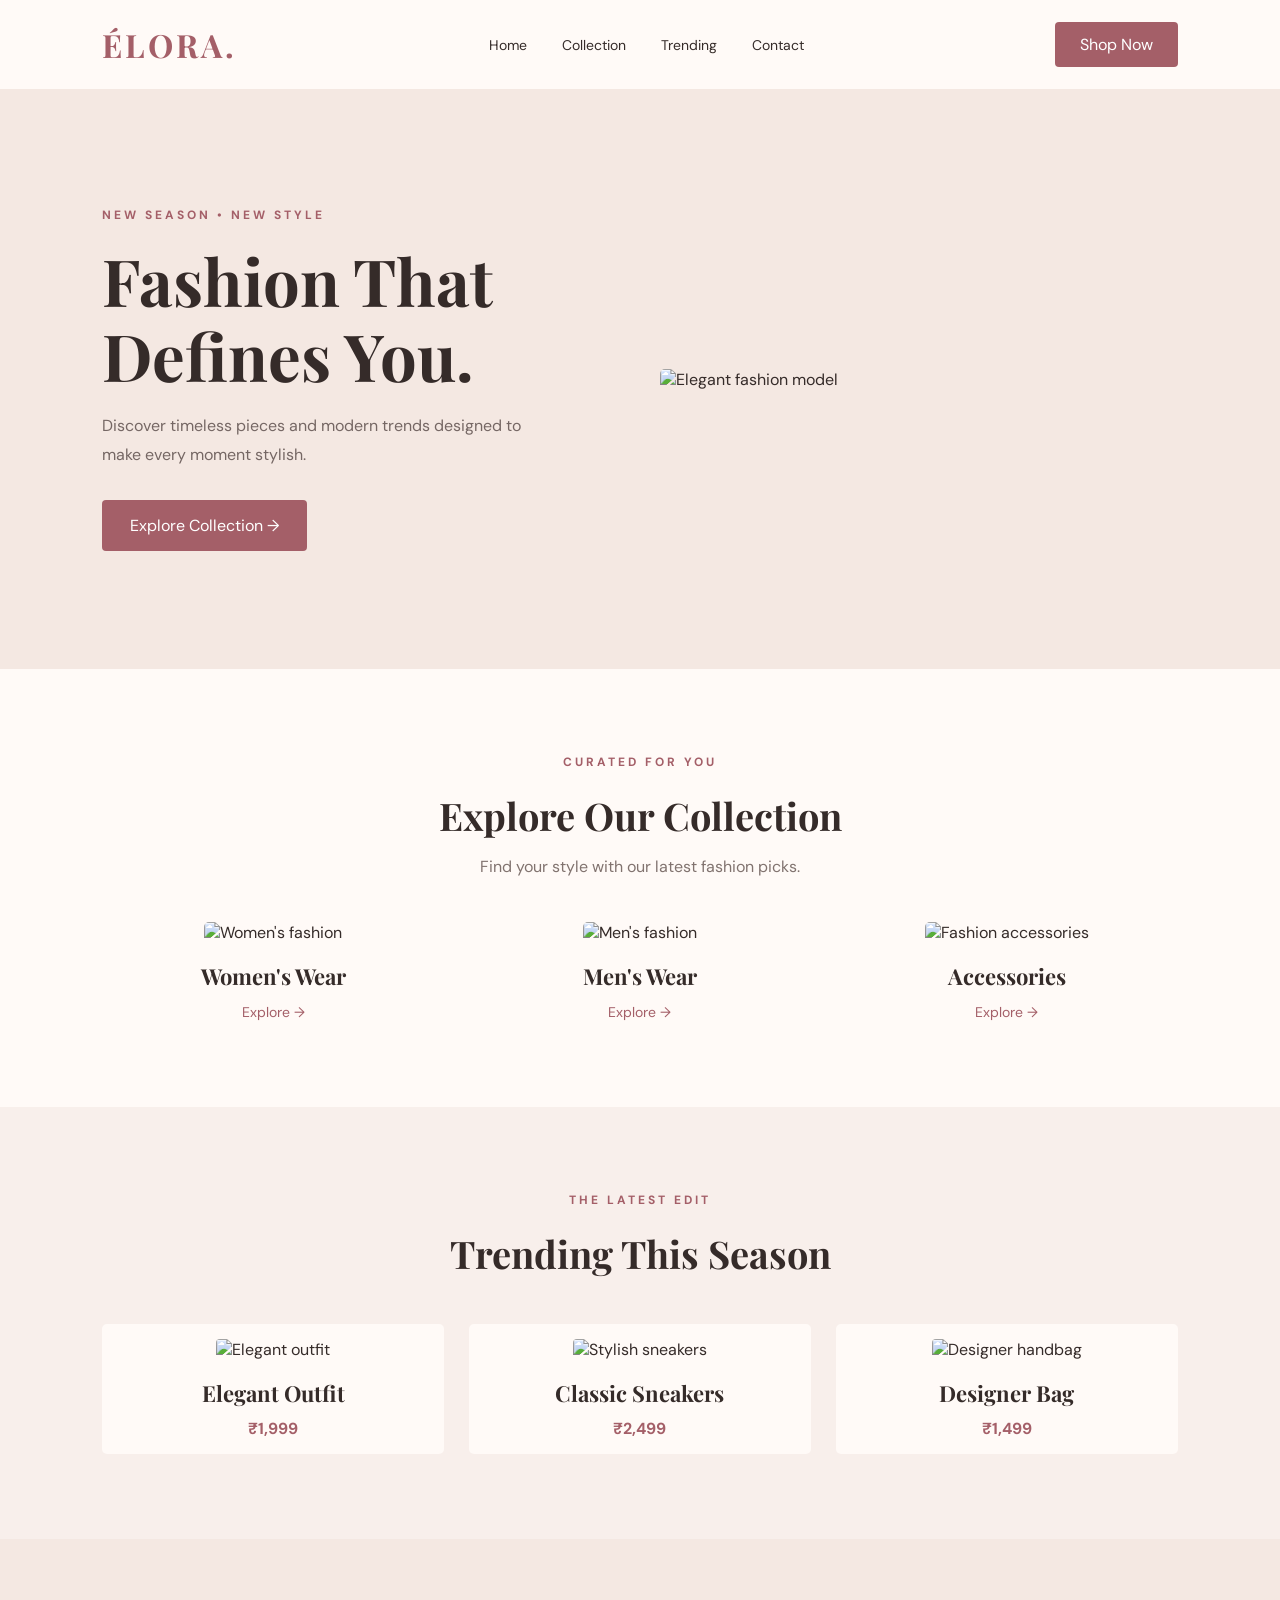
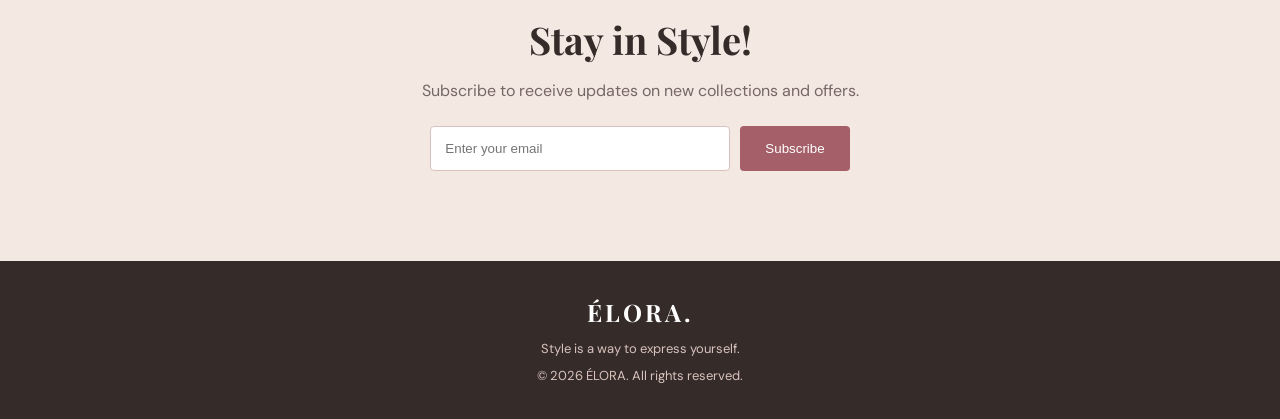
==== WebDev-L1-LandingPage/index.html @ d838a594 "Add files via upload" ====
<!DOCTYPE html>
<html lang="en">
<head>
    <meta charset="UTF-8">
    <meta name="viewport" content="width=device-width, initial-scale=1.0">
    <title>ÉLORA | Fashion & Style</title>
    <link rel="stylesheet" href="style.css">
</head>
<body>

    <!-- Navbar -->
    <header>
        <nav class="navbar">
            <h1 class="logo">ÉLORA.</h1>

            <ul class="nav-links">
                <li><a href="#home">Home</a></li>
                <li><a href="#collection">Collection</a></li>
                <li><a href="#trending">Trending</a></li>
                <li><a href="#contact">Contact</a></li>
            </ul>

            <a href="#collection" class="nav-btn">Shop Now</a>
        </nav>
    </header>

    <!-- Hero Section -->
    <section class="hero" id="home">
        <div class="hero-content">
            <p class="subtitle">NEW SEASON • NEW STYLE</p>

            <h2>Fashion That<br>Defines You.</h2>

            <p class="hero-text">
                Discover timeless pieces and modern trends
                designed to make every moment stylish.
            </p>

            <a href="#collection" class="main-btn">
                Explore Collection →
            </a>
        </div>

        <div class="hero-image">
            <img
                src="https://images.unsplash.com/photo-1539109136881-3be0616acf4b?w=1000"
                alt="Elegant fashion model"
            >
        </div>
    </section>

    <!-- Collection Section -->
    <section class="collection" id="collection">
        <p class="section-subtitle">CURATED FOR YOU</p>
        <h2>Explore Our Collection</h2>
        <p class="section-text">
            Find your style with our latest fashion picks.
        </p>

        <div class="category-container">
            <div class="category-card">
                <img src="https://images.unsplash.com/photo-1483985988355-763728e1935b?w=700" alt="Women's fashion">
                <h3>Women's Wear</h3>
                <a href="#trending">Explore →</a>
            </div>

            <div class="category-card">
                <img src="https://images.unsplash.com/photo-1617137968427-85924c800a22?w=700" alt="Men's fashion">
                <h3>Men's Wear</h3>
                <a href="#trending">Explore →</a>
            </div>

            <div class="category-card">
                <img src="https://images.unsplash.com/photo-1490481651871-ab68de25d43d?w=700" alt="Fashion accessories">
                <h3>Accessories</h3>
                <a href="#trending">Explore →</a>
            </div>
        </div>
    </section>

    <!-- Trending Section -->
    <section class="trending" id="trending">
        <p class="section-subtitle">THE LATEST EDIT</p>
        <h2>Trending This Season</h2>

        <div class="product-container">
            <div class="product-card">
                <img src="https://images.unsplash.com/photo-1539109136881-3be0616acf4b?w=700" alt="Elegant outfit">
                <h3>Elegant Outfit</h3>
                <p>₹1,999</p>
            </div>

            <div class="product-card">
                <img src="https://images.unsplash.com/photo-1542291026-7eec264c27ff?w=700" alt="Stylish sneakers">
                <h3>Classic Sneakers</h3>
                <p>₹2,499</p>
            </div>

            <div class="product-card">
                <img src="https://images.unsplash.com/photo-1584917865442-de89df76afd3?w=700" alt="Designer handbag">
                <h3>Designer Bag</h3>
                <p>₹1,499</p>
            </div>
        </div>
    </section>

    <!-- Newsletter -->
    <section class="newsletter" id="contact">
        <h2>Stay in Style!</h2>
        <p>Subscribe to receive updates on new collections and offers.</p>

        <form id="newsletter-form">
            <input type="email" id="email" placeholder="Enter your email" required>
            <button type="submit">Subscribe</button>
        </form>

        <p id="message"></p>
    </section>

    <!-- Footer -->
    <footer>
        <h2>ÉLORA.</h2>
        <p>Style is a way to express yourself.</p>
        <p>© 2026 ÉLORA. All rights reserved.</p>
    </footer>

    <script src="script.js"></script>
</body>
</html>
---- WebDev-L1-LandingPage/style.css ----
/* Google Font */
@import url('https://fonts.googleapis.com/css2?family=DM+Sans:wght@400;500;600;700&family=Playfair+Display:wght@500;600;700&display=swap');

/* General Styling */
* {
    margin: 0;
    padding: 0;
    box-sizing: border-box;
}

html {
    scroll-behavior: smooth;
}

body {
    font-family: 'DM Sans', sans-serif;
    background-color: #fffaf7;
    color: #352b29;
}

/* Navbar */
.navbar {
    display: flex;
    justify-content: space-between;
    align-items: center;
    padding: 22px 8%;
    background-color: #fffaf7;
}

.logo {
    font-family: 'Playfair Display', serif;
    font-size: 32px;
    letter-spacing: 3px;
    color: #a45f68;
}

.nav-links {
    display: flex;
    list-style: none;
    gap: 35px;
}

.nav-links a {
    text-decoration: none;
    color: #352b29;
    font-size: 14px;
    transition: 0.3s;
}

.nav-links a:hover {
    color: #b76e79;
}

.nav-btn {
    text-decoration: none;
    background: #a45f68;
    color: white;
    padding: 12px 25px;
    border-radius: 4px;
}

/* Hero Section */
.hero {
    min-height: 580px;
    display: flex;
    align-items: center;
    justify-content: space-between;
    padding: 65px 8%;
    background-color: #f4e8e2;
    gap: 40px;
}

.hero-content {
    flex: 1;
}

.subtitle,
.section-subtitle {
    color: #a45f68;
    font-size: 12px;
    letter-spacing: 3px;
    font-weight: 700;
    margin-bottom: 20px;
}

.hero h2 {
    font-family: 'Playfair Display', serif;
    font-size: 65px;
    line-height: 1.15;
    margin-bottom: 20px;
}

.hero-text {
    max-width: 430px;
    line-height: 1.8;
    color: #756764;
    margin-bottom: 30px;
}

.main-btn {
    display: inline-block;
    background: #a45f68;
    color: white;
    padding: 15px 28px;
    text-decoration: none;
    border-radius: 4px;
    transition: 0.3s;
}

.main-btn:hover,
.nav-btn:hover {
    background: #79434b;
}

.hero-image {
    flex: 1;
}

.hero-image img {
    width: 100%;
    height: 460px;
    object-fit: cover;
    border-radius: 5px;
}

/* Collection Section */
.collection,
.trending {
    padding: 85px 8%;
    text-align: center;
}

.collection h2,
.trending h2,
.newsletter h2 {
    font-family: 'Playfair Display', serif;
    font-size: 38px;
    margin-bottom: 15px;
}

.section-text {
    color: #81736f;
    margin-bottom: 40px;
}

.category-container,
.product-container {
    display: grid;
    grid-template-columns: repeat(3, 1fr);
    gap: 25px;
    margin-top: 45px;
}

.category-card img {
    width: 100%;
    height: 350px;
    object-fit: cover;
    border-radius: 5px;
}

.category-card h3,
.product-card h3 {
    font-family: 'Playfair Display', serif;
    font-size: 22px;
    margin: 18px 0 10px;
}

.category-card a {
    color: #a45f68;
    text-decoration: none;
    font-size: 14px;
}

/* Trending Section */
.trending {
    background: #f8efeb;
}

.product-card {
    background: #fffaf7;
    padding: 15px;
    border-radius: 5px;
    transition: 0.3s;
}

.product-card:hover {
    transform: translateY(-8px);
}

.product-card img {
    width: 100%;
    height: 300px;
    object-fit: cover;
    border-radius: 4px;
}

.product-card p {
    color: #a45f68;
    font-weight: 700;
}

/* Newsletter */
.newsletter {
    padding: 75px 8%;
    text-align: center;
    background: #f4e8e2;
}

.newsletter p {
    color: #756764;
    margin: 15px 0;
}

.newsletter form {
    display: flex;
    justify-content: center;
    gap: 10px;
    margin-top: 25px;
}

.newsletter input {
    width: 300px;
    padding: 14px;
    border: 1px solid #d8c3bc;
    border-radius: 4px;
    outline: none;
}

.newsletter button {
    padding: 14px 25px;
    border: none;
    background: #a45f68;
    color: white;
    cursor: pointer;
    border-radius: 4px;
}

/* Footer */
footer {
    background: #352b29;
    color: white;
    text-align: center;
    padding: 35px 15px;
}

footer h2 {
    font-family: 'Playfair Display', serif;
    letter-spacing: 3px;
    margin-bottom: 12px;
}

footer p {
    font-size: 13px;
    margin-top: 10px;
    color: #d8c3bc;
}

/* Responsive Design */
@media (max-width: 768px) {
    .navbar {
        flex-direction: column;
        gap: 20px;
    }

    .nav-links {
        gap: 15px;
        flex-wrap: wrap;
        justify-content: center;
    }

    .hero {
        flex-direction: column;
        padding: 45px 6%;
    }

    .hero h2 {
        font-size: 45px;
    }

    .hero-image img {
        height: 350px;
    }

    .category-container,
    .product-container {
        grid-template-columns: 1fr;
    }

    .newsletter form {
        flex-direction: column;
        align-items: center;
    }

    .newsletter input {
        width: 100%;
    }
}
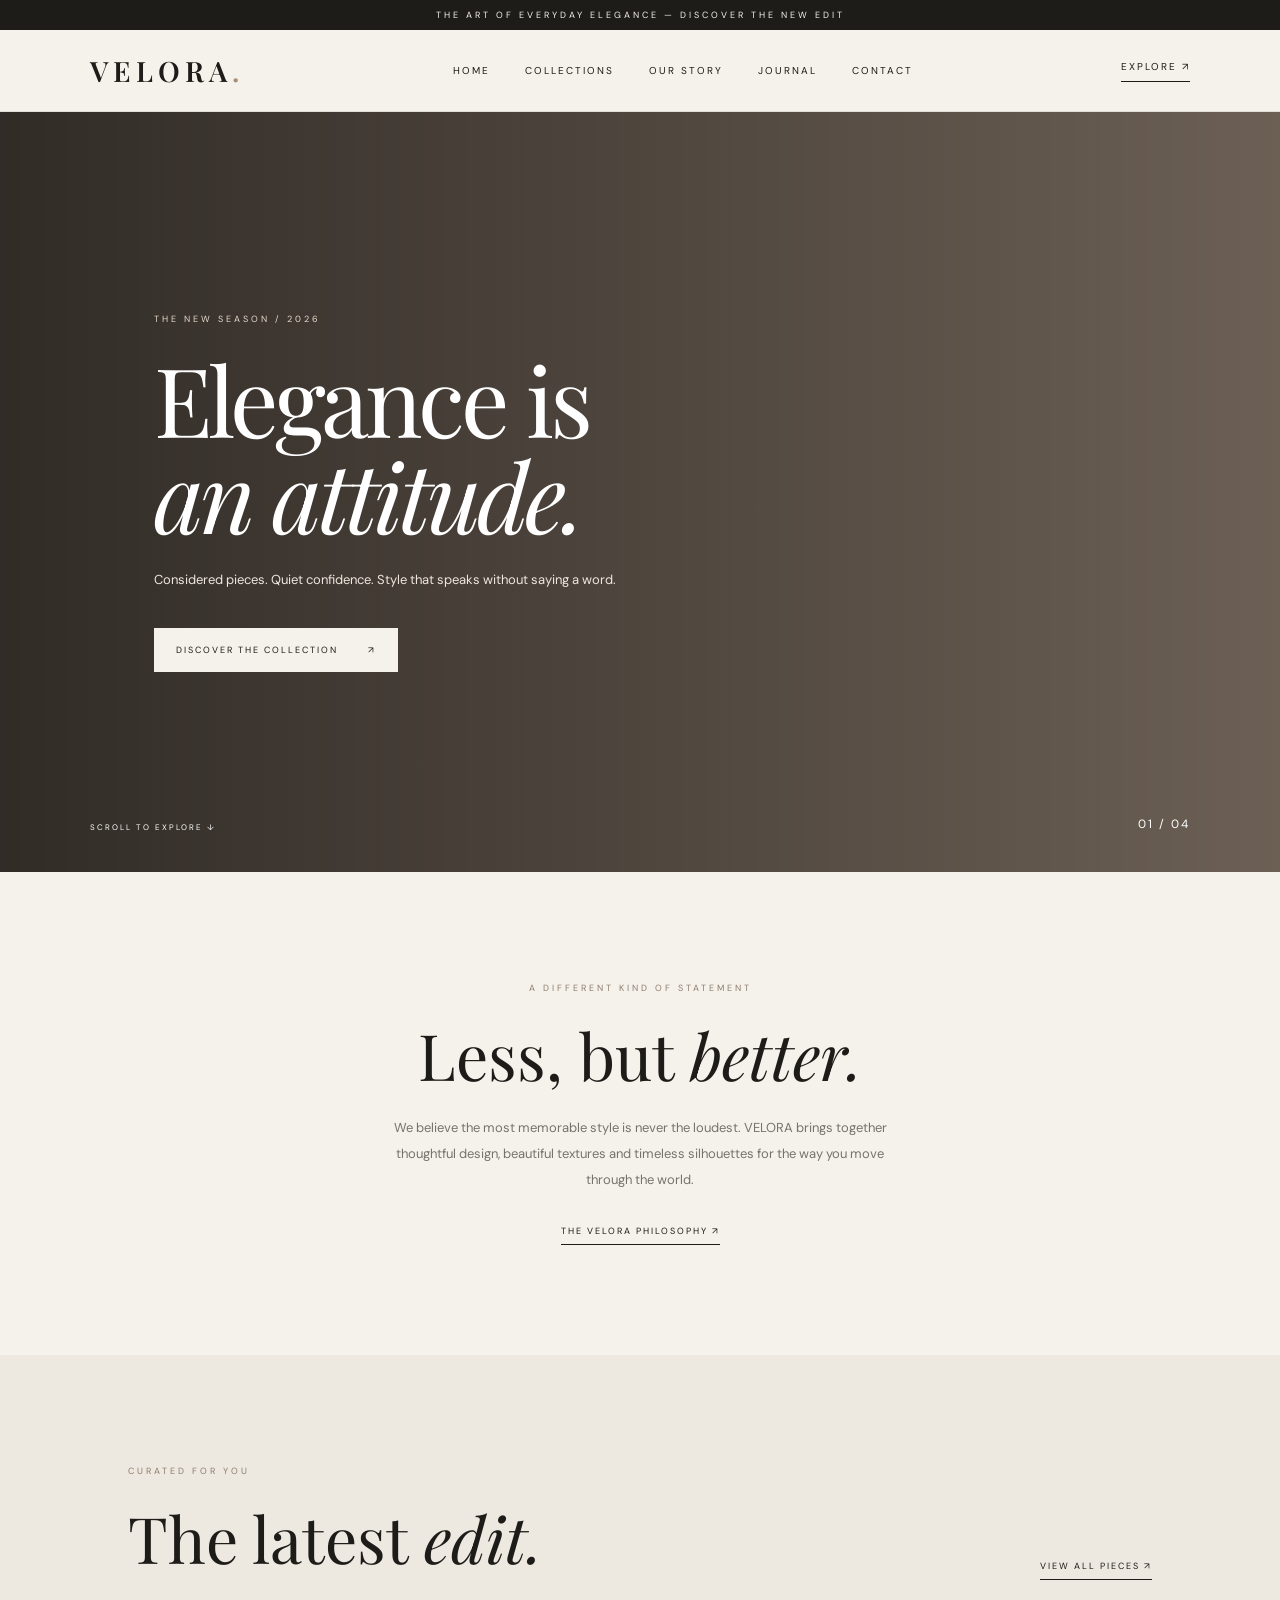
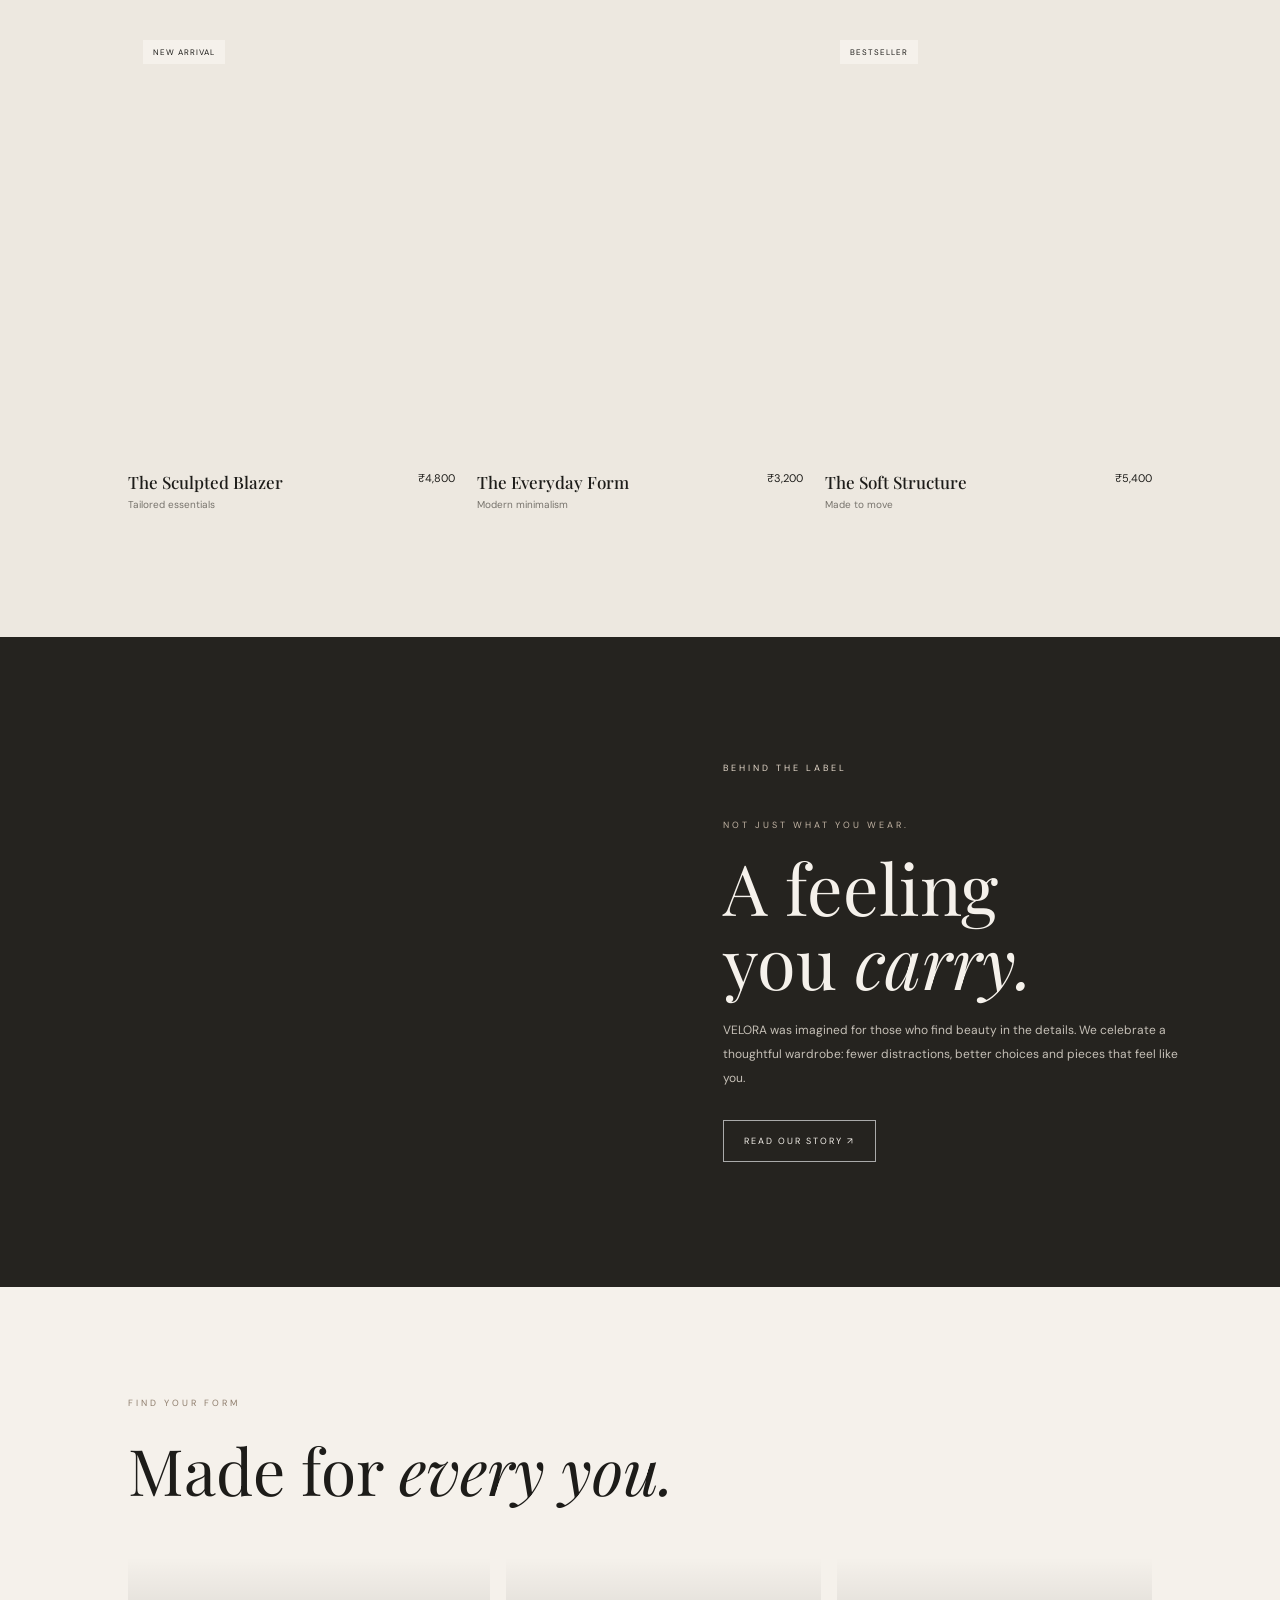
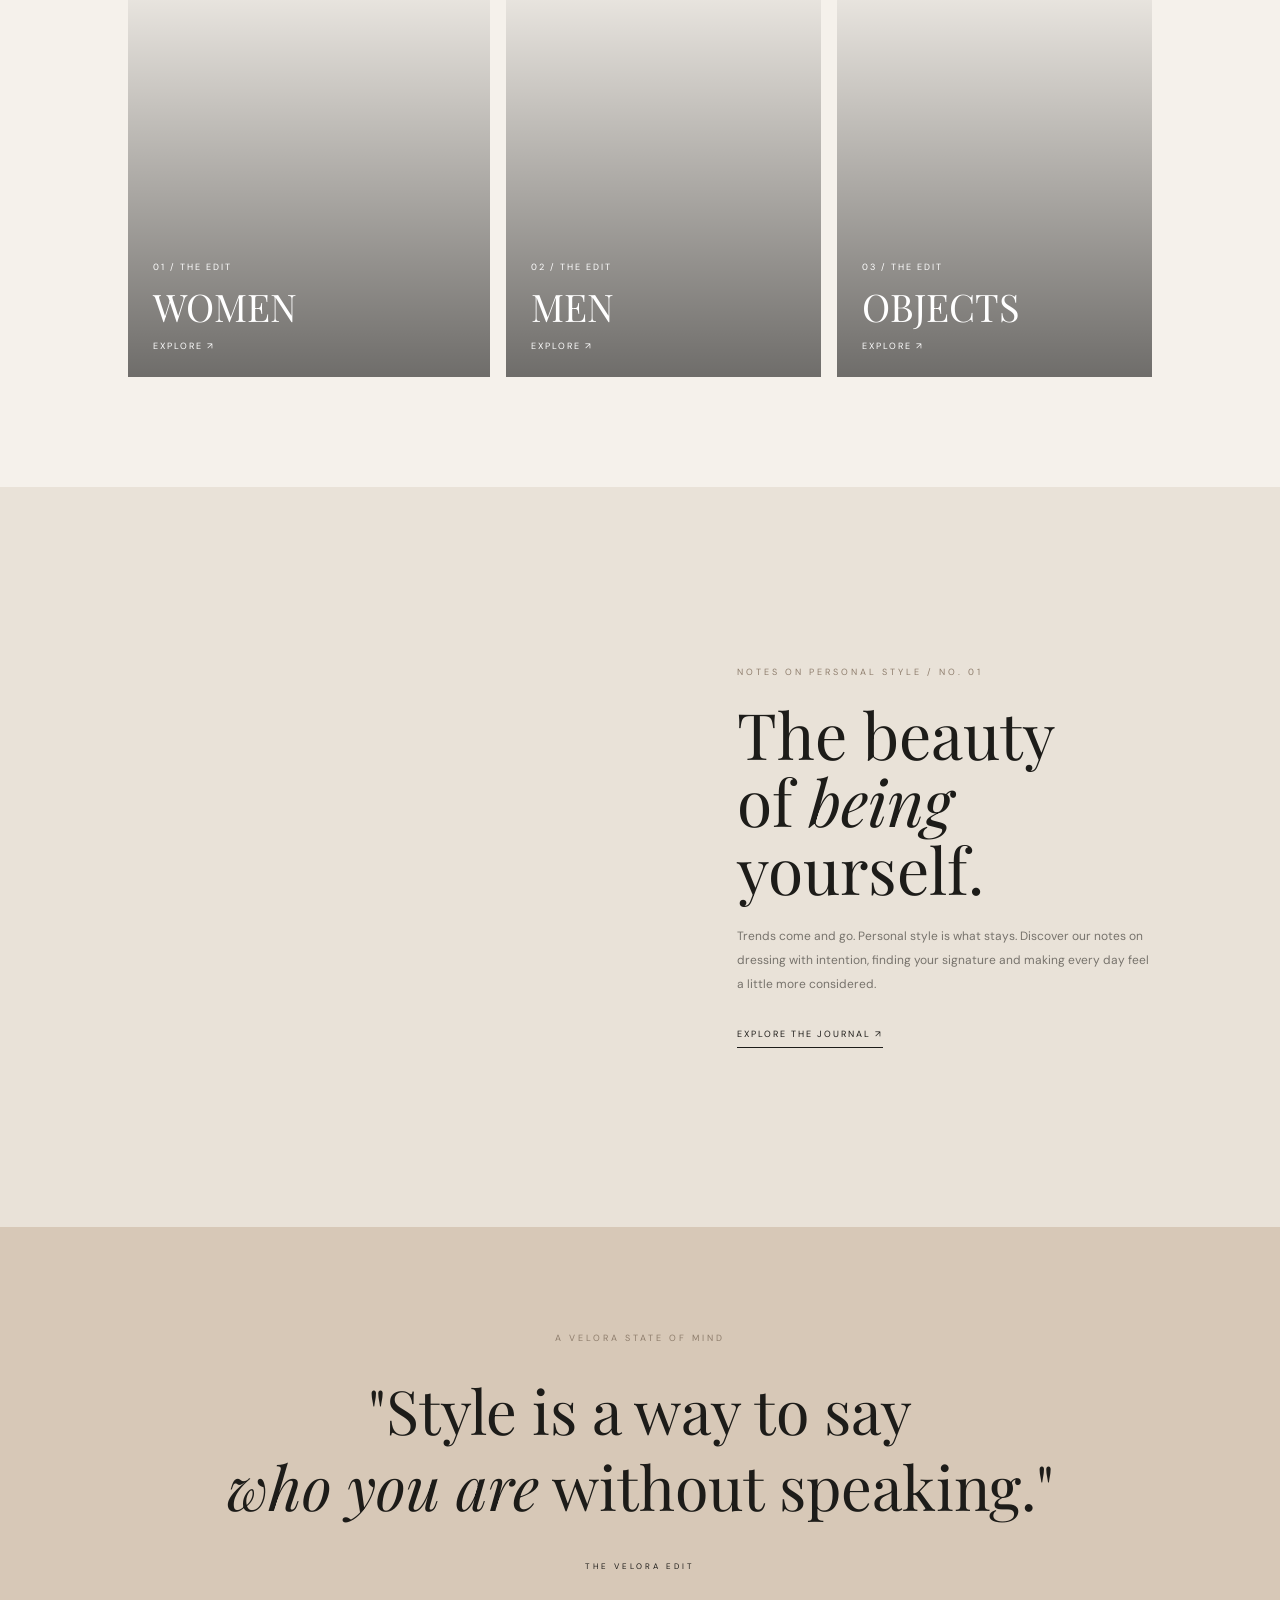
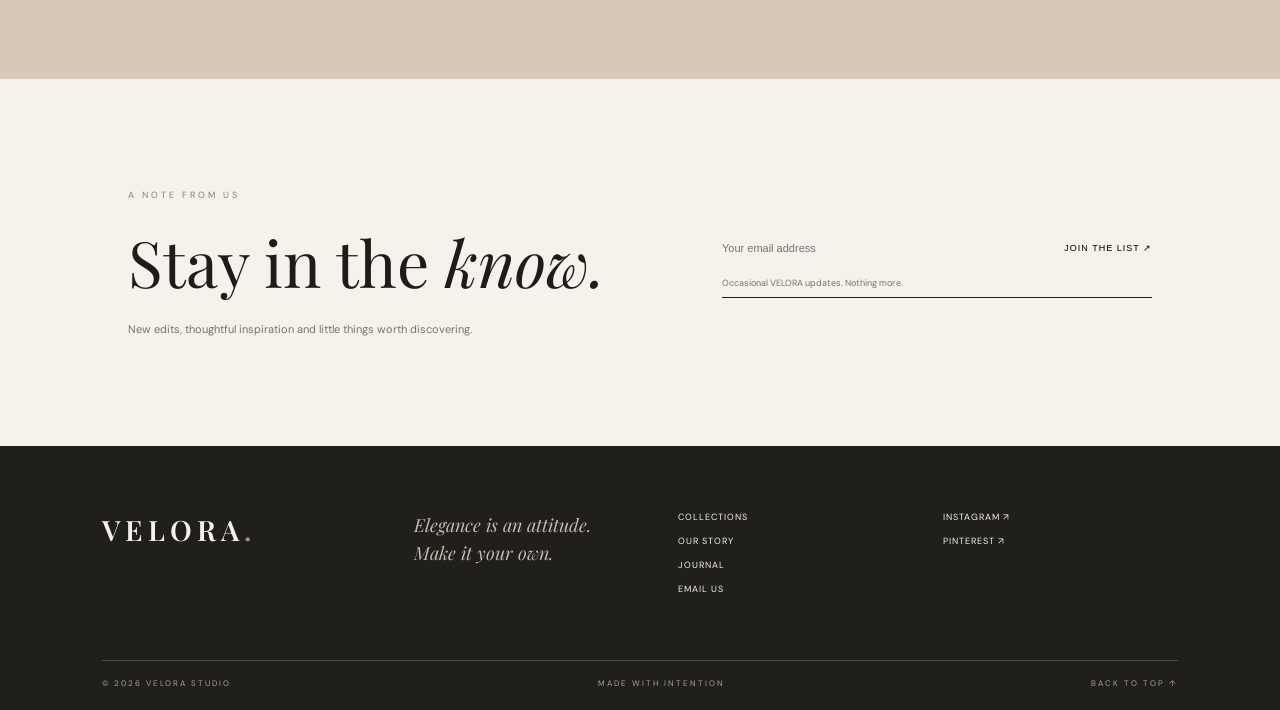
==== commit ca77ae43: "Add files via upload" ====
--- a/WebDev-L1-LandingPage/index.html
+++ b/WebDev-L1-LandingPage/index.html
@@ -1,129 +1,266 @@
+
 <!DOCTYPE html>
 <html lang="en">
 <head>
     <meta charset="UTF-8">
     <meta name="viewport" content="width=device-width, initial-scale=1.0">
-    <title>ÉLORA | Fashion & Style</title>
+    <meta name="description" content="VELORA - Elegance is an attitude. Discover timeless fashion.">
+    <title>VELORA | Elegance Is An Attitude</title>
+
+    <link rel="preconnect" href="https://fonts.googleapis.com">
+    <link rel="preconnect" href="https://fonts.gstatic.com" crossorigin>
+    <link href="https://fonts.googleapis.com/css2?family=DM+Sans:wght@400;500;600;700&family=Playfair+Display:ital,wght@0,400;0,500;0,600;1,400&display=swap" rel="stylesheet">
+
     <link rel="stylesheet" href="style.css">
+    <script src="script.js" defer></script>
 </head>
+
 <body>
 
-    <!-- Navbar -->
-    <header>
+    <div class="announcement">
+        THE ART OF EVERYDAY ELEGANCE — DISCOVER THE NEW EDIT
+    </div>
+
+    <header class="header">
+        <a href="#" class="logo">VELORA<span>.</span></a>
+
+        <button class="menu-toggle" aria-label="Toggle menu" aria-expanded="false">
+            <span></span>
+            <span></span>
+        </button>
+
         <nav class="navbar">
-            <h1 class="logo">ÉLORA.</h1>
-
-            <ul class="nav-links">
-                <li><a href="#home">Home</a></li>
-                <li><a href="#collection">Collection</a></li>
-                <li><a href="#trending">Trending</a></li>
-                <li><a href="#contact">Contact</a></li>
-            </ul>
-
-            <a href="#collection" class="nav-btn">Shop Now</a>
+            <a href="#home">Home</a>
+            <a href="#collections">Collections</a>
+            <a href="#story">Our Story</a>
+            <a href="#journal">Journal</a>
+            <a href="#contact">Contact</a>
         </nav>
+
+        <a href="#collections" class="header-link">EXPLORE ↗</a>
     </header>
 
-    <!-- Hero Section -->
-    <section class="hero" id="home">
-        <div class="hero-content">
-            <p class="subtitle">NEW SEASON • NEW STYLE</p>
-
-            <h2>Fashion That<br>Defines You.</h2>
-
-            <p class="hero-text">
-                Discover timeless pieces and modern trends
-                designed to make every moment stylish.
+    <main>
+        <section class="hero" id="home">
+            <div class="hero-image"></div>
+            <div class="hero-overlay"></div>
+
+            <div class="hero-content">
+                <p class="eyebrow">THE NEW SEASON / 2026</p>
+
+                <h1>Elegance is<br><em>an attitude.</em></h1>
+
+                <p class="hero-description">
+                    Considered pieces. Quiet confidence.
+                    Style that speaks without saying a word.
+                </p>
+
+                <a href="#collections" class="primary-btn">
+                    DISCOVER THE COLLECTION <span>↗</span>
+                </a>
+            </div>
+
+            <div class="hero-bottom">01 / 04</div>
+            <div class="scroll-text">SCROLL TO EXPLORE ↓</div>
+        </section>
+
+        <section class="intro section-padding">
+            <p class="eyebrow dark">A DIFFERENT KIND OF STATEMENT</p>
+
+            <h2>Less, but <em>better.</em></h2>
+
+            <p class="intro-text">
+                We believe the most memorable style is never the loudest.
+                VELORA brings together thoughtful design, beautiful
+                textures and timeless silhouettes for the way you move
+                through the world.
             </p>
 
-            <a href="#collection" class="main-btn">
-                Explore Collection →
+            <a href="#story" class="text-link">
+                THE VELORA PHILOSOPHY ↗
             </a>
+        </section>
+
+        <section class="collections section-padding" id="collections">
+            <div class="section-heading">
+                <div>
+                    <p class="eyebrow dark">CURATED FOR YOU</p>
+                    <h2>The latest <em>edit.</em></h2>
+                </div>
+
+                <a href="#categories" class="text-link">VIEW ALL PIECES ↗</a>
+            </div>
+
+            <div class="product-grid">
+
+                <article class="product-card reveal">
+                    <div class="product-image product-one">
+                        <span class="product-tag">NEW ARRIVAL</span>
+                        <a href="#contact" class="image-link">DISCOVER ↗</a>
+                    </div>
+
+                    <div class="product-info">
+                        <div>
+                            <h3>The Sculpted Blazer</h3>
+                            <p>Tailored essentials</p>
+                        </div>
+                        <span>₹4,800</span>
+                    </div>
+                </article>
+
+                <article class="product-card reveal">
+                    <div class="product-image product-two">
+                        <a href="#contact" class="image-link">DISCOVER ↗</a>
+                    </div>
+
+                    <div class="product-info">
+                        <div>
+                            <h3>The Everyday Form</h3>
+                            <p>Modern minimalism</p>
+                        </div>
+                        <span>₹3,200</span>
+                    </div>
+                </article>
+
+                <article class="product-card reveal">
+                    <div class="product-image product-three">
+                        <span class="product-tag">BESTSELLER</span>
+                        <a href="#contact" class="image-link">DISCOVER ↗</a>
+                    </div>
+
+                    <div class="product-info">
+                        <div>
+                            <h3>The Soft Structure</h3>
+                            <p>Made to move</p>
+                        </div>
+                        <span>₹5,400</span>
+                    </div>
+                </article>
+
+            </div>
+        </section>
+
+        <section class="story" id="story">
+            <div class="story-image"></div>
+
+            <div class="story-content">
+                <p class="eyebrow">BEHIND THE LABEL</p>
+
+                <span class="story-small">NOT JUST WHAT YOU WEAR.</span>
+
+                <h2>A feeling<br>you <em>carry.</em></h2>
+
+                <p>
+                    VELORA was imagined for those who find beauty in
+                    the details. We celebrate a thoughtful wardrobe:
+                    fewer distractions, better choices and pieces
+                    that feel like you.
+                </p>
+
+                <a href="#journal" class="outline-btn">READ OUR STORY ↗</a>
+            </div>
+        </section>
+
+        <section class="categories section-padding" id="categories">
+            <div class="section-heading">
+                <div>
+                    <p class="eyebrow dark">FIND YOUR FORM</p>
+                    <h2>Made for <em>every you.</em></h2>
+                </div>
+            </div>
+
+            <div class="category-grid">
+                <a href="#collections" class="category women">
+                    <span>01 / THE EDIT</span>
+                    <h3>WOMEN</h3>
+                    <p>EXPLORE ↗</p>
+                </a>
+
+                <a href="#collections" class="category men">
+                    <span>02 / THE EDIT</span>
+                    <h3>MEN</h3>
+                    <p>EXPLORE ↗</p>
+                </a>
+
+                <a href="#collections" class="category accessories">
+                    <span>03 / THE EDIT</span>
+                    <h3>OBJECTS</h3>
+                    <p>EXPLORE ↗</p>
+                </a>
+            </div>
+        </section>
+
+        <section class="journal section-padding" id="journal">
+            <div class="journal-image"></div>
+
+            <div class="journal-content">
+                <p class="eyebrow dark">NOTES ON PERSONAL STYLE / NO. 01</p>
+
+                <h2>The beauty<br>of <em>being</em><br>yourself.</h2>
+
+                <p>
+                    Trends come and go. Personal style is what stays.
+                    Discover our notes on dressing with intention,
+                    finding your signature and making every day
+                    feel a little more considered.
+                </p>
+
+                <a href="#contact" class="text-link">EXPLORE THE JOURNAL ↗</a>
+            </div>
+        </section>
+
+        <section class="quote-section">
+            <p class="eyebrow dark">A VELORA STATE OF MIND</p>
+
+            <blockquote>
+                "Style is a way to say<br>
+                <em>who you are</em> without speaking."
+            </blockquote>
+
+            <span>THE VELORA EDIT</span>
+        </section>
+
+        <section class="newsletter section-padding" id="contact">
+            <div>
+                <p class="eyebrow dark">A NOTE FROM US</p>
+                <h2>Stay in the <em>know.</em></h2>
+                <p>New edits, thoughtful inspiration and little things worth discovering.</p>
+            </div>
+
+            <form class="newsletter-form">
+                <label for="email" class="sr-only">Email address</label>
+                <input type="email" id="email" placeholder="Your email address" required>
+                <button type="submit">JOIN THE LIST ↗</button>
+                <small class="form-message">Occasional VELORA updates. Nothing more.</small>
+            </form>
+        </section>
+    </main>
+
+    <footer class="footer">
+        <div class="footer-top">
+            <a href="#" class="logo footer-logo">VELORA<span>.</span></a>
+
+            <p>Elegance is an attitude.<br>Make it your own.</p>
+
+            <div class="footer-links">
+                <a href="#collections">Collections</a>
+                <a href="#story">Our Story</a>
+                <a href="#journal">Journal</a>
+                <a href="mailto:hello@velora.example">Email Us</a>
+            </div>
+
+            <div class="footer-links">
+                <a href="https://www.instagram.com/" target="_blank" rel="noreferrer">Instagram ↗</a>
+                <a href="https://www.pinterest.com/" target="_blank" rel="noreferrer">Pinterest ↗</a>
+            </div>
         </div>
 
-        <div class="hero-image">
-            <img
-                src="https://images.unsplash.com/photo-1539109136881-3be0616acf4b?w=1000"
-                alt="Elegant fashion model"
-            >
+        <div class="footer-bottom">
+            <span>© 2026 VELORA STUDIO</span>
+            <span>MADE WITH INTENTION</span>
+            <a href="#home">BACK TO TOP ↑</a>
         </div>
-    </section>
-
-    <!-- Collection Section -->
-    <section class="collection" id="collection">
-        <p class="section-subtitle">CURATED FOR YOU</p>
-        <h2>Explore Our Collection</h2>
-        <p class="section-text">
-            Find your style with our latest fashion picks.
-        </p>
-
-        <div class="category-container">
-            <div class="category-card">
-                <img src="https://images.unsplash.com/photo-1483985988355-763728e1935b?w=700" alt="Women's fashion">
-                <h3>Women's Wear</h3>
-                <a href="#trending">Explore →</a>
-            </div>
-
-            <div class="category-card">
-                <img src="https://images.unsplash.com/photo-1617137968427-85924c800a22?w=700" alt="Men's fashion">
-                <h3>Men's Wear</h3>
-                <a href="#trending">Explore →</a>
-            </div>
-
-            <div class="category-card">
-                <img src="https://images.unsplash.com/photo-1490481651871-ab68de25d43d?w=700" alt="Fashion accessories">
-                <h3>Accessories</h3>
-                <a href="#trending">Explore →</a>
-            </div>
-        </div>
-    </section>
-
-    <!-- Trending Section -->
-    <section class="trending" id="trending">
-        <p class="section-subtitle">THE LATEST EDIT</p>
-        <h2>Trending This Season</h2>
-
-        <div class="product-container">
-            <div class="product-card">
-                <img src="https://images.unsplash.com/photo-1539109136881-3be0616acf4b?w=700" alt="Elegant outfit">
-                <h3>Elegant Outfit</h3>
-                <p>₹1,999</p>
-            </div>
-
-            <div class="product-card">
-                <img src="https://images.unsplash.com/photo-1542291026-7eec264c27ff?w=700" alt="Stylish sneakers">
-                <h3>Classic Sneakers</h3>
-                <p>₹2,499</p>
-            </div>
-
-            <div class="product-card">
-                <img src="https://images.unsplash.com/photo-1584917865442-de89df76afd3?w=700" alt="Designer handbag">
-                <h3>Designer Bag</h3>
-                <p>₹1,499</p>
-            </div>
-        </div>
-    </section>
-
-    <!-- Newsletter -->
-    <section class="newsletter" id="contact">
-        <h2>Stay in Style!</h2>
-        <p>Subscribe to receive updates on new collections and offers.</p>
-
-        <form id="newsletter-form">
-            <input type="email" id="email" placeholder="Enter your email" required>
-            <button type="submit">Subscribe</button>
-        </form>
-
-        <p id="message"></p>
-    </section>
-
-    <!-- Footer -->
-    <footer>
-        <h2>ÉLORA.</h2>
-        <p>Style is a way to express yourself.</p>
-        <p>© 2026 ÉLORA. All rights reserved.</p>
     </footer>
 
-    <script src="script.js"></script>
 </body>
-</html>+</html>
--- a/WebDev-L1-LandingPage/style.css
+++ b/WebDev-L1-LandingPage/style.css
@@ -1,7 +1,13 @@
-/* Google Font */
-@import url('https://fonts.googleapis.com/css2?family=DM+Sans:wght@400;500;600;700&family=Playfair+Display:wght@500;600;700&display=swap');
-
-/* General Styling */
+
+:root {
+    --paper: #f5f1eb;
+    --ink: #1d1c19;
+    --muted: #77736c;
+    --sand: #d8c8b5;
+    --serif: 'Playfair Display', Georgia, serif;
+    --sans: 'DM Sans', Arial, sans-serif;
+}
+
 * {
     margin: 0;
     padding: 0;
@@ -10,288 +16,654 @@
 
 html {
     scroll-behavior: smooth;
+    scroll-padding-top: 85px;
 }
 
 body {
-    font-family: 'DM Sans', sans-serif;
-    background-color: #fffaf7;
-    color: #352b29;
-}
-
-/* Navbar */
-.navbar {
-    display: flex;
-    justify-content: space-between;
+    background: var(--paper);
+    color: var(--ink);
+    font-family: var(--sans);
+    overflow-x: hidden;
+}
+
+a {
+    text-decoration: none;
+    color: inherit;
+}
+
+.announcement {
+    height: 30px;
+    background: var(--ink);
+    color: var(--paper);
+    display: flex;
+    justify-content: center;
     align-items: center;
-    padding: 22px 8%;
-    background-color: #fffaf7;
-}
-
-.logo {
-    font-family: 'Playfair Display', serif;
-    font-size: 32px;
+    font-size: 9px;
     letter-spacing: 3px;
-    color: #a45f68;
-}
-
-.nav-links {
-    display: flex;
-    list-style: none;
-    gap: 35px;
-}
-
-.nav-links a {
-    text-decoration: none;
-    color: #352b29;
-    font-size: 14px;
-    transition: 0.3s;
-}
-
-.nav-links a:hover {
-    color: #b76e79;
-}
-
-.nav-btn {
-    text-decoration: none;
-    background: #a45f68;
-    color: white;
-    padding: 12px 25px;
-    border-radius: 4px;
-}
-
-/* Hero Section */
-.hero {
-    min-height: 580px;
+}
+
+.header {
+    height: 82px;
+    padding: 0 7%;
     display: flex;
     align-items: center;
     justify-content: space-between;
-    padding: 65px 8%;
-    background-color: #f4e8e2;
-    gap: 40px;
+    position: sticky;
+    top: 0;
+    z-index: 100;
+    background: rgba(245, 241, 235, 0.97);
+    border-bottom: 1px solid rgba(0,0,0,0.08);
+    transition: 0.3s;
+}
+
+.header.scrolled {
+    height: 68px;
+    box-shadow: 0 5px 20px rgba(0,0,0,0.05);
+}
+
+.logo {
+    font: 600 28px var(--serif);
+    letter-spacing: 5px;
+}
+
+.logo span {
+    color: #a88e72;
+}
+
+.navbar {
+    display: flex;
+    gap: 35px;
+}
+
+.navbar a, .header-link {
+    font-size: 10px;
+    letter-spacing: 2px;
+    text-transform: uppercase;
+}
+
+.navbar a:hover {
+    opacity: 0.5;
+}
+
+.header-link {
+    border-bottom: 1px solid var(--ink);
+    padding-bottom: 8px;
+}
+
+.menu-toggle {
+    display: none;
+}
+
+.hero {
+    height: min(760px, calc(100vh - 112px));
+    min-height: 590px;
+    position: relative;
+    display: flex;
+    align-items: center;
+    color: white;
+    overflow: hidden;
+    background: #75685c;
+}
+
+.hero-image {
+    position: absolute;
+    inset: 0;
+    background: url("https://images.unsplash.com/photo-1539109136881-3be0616acf4b?auto=format&fit=crop&w=2200&q=88") center 38% / cover;
+    animation: zoom 1.5s ease;
+}
+
+.hero-overlay {
+    position: absolute;
+    inset: 0;
+    background: linear-gradient(90deg, rgba(0,0,0,0.58), rgba(0,0,0,0.08));
 }
 
 .hero-content {
-    flex: 1;
-}
-
-.subtitle,
-.section-subtitle {
-    color: #a45f68;
+    position: relative;
+    z-index: 2;
+    margin-left: 12%;
+    max-width: 650px;
+    animation: appear 1s ease;
+}
+
+.eyebrow {
+    font-size: 9px;
+    letter-spacing: 3px;
+    color: #b09b83;
+}
+
+.hero .eyebrow, .story .eyebrow {
+    color: #e5d9cb;
+}
+
+.hero h1 {
+    font: 400 clamp(58px, 7.5vw, 110px)/1 var(--serif);
+    letter-spacing: -4px;
+    margin: 25px 0;
+}
+
+.hero h1 em, h2 em {
+    font-weight: 400;
+}
+
+.hero-description {
+    font-size: 13px;
+    line-height: 2;
+    color: #eee7df;
+    margin-bottom: 35px;
+}
+
+.primary-btn {
+    background: var(--paper);
+    color: var(--ink);
+    display: inline-flex;
+    gap: 30px;
+    padding: 16px 22px;
+    font-size: 9px;
+    letter-spacing: 2px;
+    transition: 0.3s;
+}
+
+.primary-btn:hover {
+    background: white;
+    transform: translateY(-3px);
+}
+
+.hero-bottom {
+    position: absolute;
+    bottom: 40px;
+    right: 7%;
     font-size: 12px;
-    letter-spacing: 3px;
-    font-weight: 700;
-    margin-bottom: 20px;
-}
-
-.hero h2 {
-    font-family: 'Playfair Display', serif;
-    font-size: 65px;
-    line-height: 1.15;
-    margin-bottom: 20px;
-}
-
-.hero-text {
-    max-width: 430px;
-    line-height: 1.8;
-    color: #756764;
-    margin-bottom: 30px;
-}
-
-.main-btn {
+    letter-spacing: 2px;
+}
+
+.scroll-text {
+    position: absolute;
+    bottom: 40px;
+    left: 7%;
+    font-size: 8px;
+    letter-spacing: 2px;
+}
+
+.section-padding {
+    padding: 110px 10%;
+}
+
+.intro {
+    text-align: center;
+    position: relative;
+}
+
+.eyebrow.dark {
+    color: #8e7d6c;
+}
+
+.intro h2, .section-heading h2, .newsletter h2 {
+    font: 400 clamp(42px, 5vw, 68px) var(--serif);
+    margin: 18px 0;
+}
+
+.intro-text {
+    max-width: 530px;
+    margin: 0 auto 25px;
+    font-size: 13px;
+    line-height: 2;
+    color: var(--muted);
+}
+
+.text-link {
     display: inline-block;
-    background: #a45f68;
-    color: white;
-    padding: 15px 28px;
-    text-decoration: none;
-    border-radius: 4px;
-    transition: 0.3s;
-}
-
-.main-btn:hover,
-.nav-btn:hover {
-    background: #79434b;
-}
-
-.hero-image {
-    flex: 1;
-}
-
-.hero-image img {
-    width: 100%;
-    height: 460px;
-    object-fit: cover;
-    border-radius: 5px;
-}
-
-/* Collection Section */
-.collection,
-.trending {
-    padding: 85px 8%;
-    text-align: center;
-}
-
-.collection h2,
-.trending h2,
-.newsletter h2 {
-    font-family: 'Playfair Display', serif;
-    font-size: 38px;
-    margin-bottom: 15px;
-}
-
-.section-text {
-    color: #81736f;
-    margin-bottom: 40px;
-}
-
-.category-container,
-.product-container {
+    border-bottom: 1px solid var(--ink);
+    padding-bottom: 7px;
+    font-size: 9px;
+    letter-spacing: 2px;
+}
+
+.collections {
+    background: #ede8e0;
+}
+
+.section-heading {
+    display: flex;
+    align-items: end;
+    justify-content: space-between;
+    margin-bottom: 45px;
+}
+
+.section-heading h2 {
+    margin-bottom: 0;
+}
+
+.product-grid {
     display: grid;
     grid-template-columns: repeat(3, 1fr);
-    gap: 25px;
+    gap: 22px;
+}
+
+.product-image {
+    height: 430px;
+    position: relative;
+    background-position: center;
+    background-size: cover;
+    overflow: hidden;
+}
+
+.product-one {
+    background-image: url("https://images.unsplash.com/photo-1591047139829-d91aecb6caea?auto=format&fit=crop&w=900&q=85");
+}
+
+.product-two {
+    background-image: url("https://images.unsplash.com/photo-1539109136881-3be0616acf4b?auto=format&fit=crop&w=900&q=85");
+}
+
+.product-three {
+    background-image: url("https://images.unsplash.com/photo-1483985988355-763728e1935b?auto=format&fit=crop&w=900&q=85");
+}
+
+.product-image::after {
+    content: "";
+    position: absolute;
+    inset: 0;
+    background: rgba(0,0,0,0);
+    transition: 0.4s;
+}
+
+.product-image:hover::after {
+    background: rgba(0,0,0,0.2);
+}
+
+.product-tag {
+    position: absolute;
+    top: 15px;
+    left: 15px;
+    background: var(--paper);
+    padding: 7px 10px;
+    font-size: 8px;
+    letter-spacing: 1px;
+    z-index: 2;
+}
+
+.image-link {
+    position: absolute;
+    bottom: 20px;
+    left: 20px;
+    color: white;
+    font-size: 10px;
+    letter-spacing: 2px;
+    z-index: 2;
+    opacity: 0;
+    transition: 0.3s;
+}
+
+.product-image:hover .image-link {
+    opacity: 1;
+}
+
+.product-info {
+    display: flex;
+    justify-content: space-between;
+    padding: 16px 0;
+    gap: 10px;
+}
+
+.product-info h3 {
+    font: 500 17px var(--serif);
+}
+
+.product-info p {
+    color: var(--muted);
+    font-size: 10px;
+    margin-top: 5px;
+}
+
+.product-info > span {
+    font-size: 11px;
+}
+
+.story {
+    display: grid;
+    grid-template-columns: 1fr 1fr;
+    background: #25231f;
+    color: var(--paper);
+    min-height: 650px;
+}
+
+.story-image {
+    background: url("https://images.unsplash.com/photo-1529139574466-a303027c1d8b?auto=format&fit=crop&w=1200&q=88") center / cover;
+    min-height: 650px;
+}
+
+.story-content {
+    padding: 100px 13%;
+    display: flex;
+    flex-direction: column;
+    justify-content: center;
+    align-items: flex-start;
+}
+
+.story-small {
+    font-size: 9px;
+    letter-spacing: 3px;
+    color: #c2b4a4;
     margin-top: 45px;
 }
 
-.category-card img {
-    width: 100%;
-    height: 350px;
-    object-fit: cover;
-    border-radius: 5px;
-}
-
-.category-card h3,
-.product-card h3 {
-    font-family: 'Playfair Display', serif;
-    font-size: 22px;
-    margin: 18px 0 10px;
-}
-
-.category-card a {
-    color: #a45f68;
-    text-decoration: none;
-    font-size: 14px;
-}
-
-/* Trending Section */
-.trending {
-    background: #f8efeb;
-}
-
-.product-card {
-    background: #fffaf7;
-    padding: 15px;
-    border-radius: 5px;
+.story h2 {
+    font: 400 clamp(50px, 5.5vw, 76px)/1.05 var(--serif);
+    margin: 20px 0;
+}
+
+.story-content > p:not(.eyebrow) {
+    font-size: 12px;
+    color: #c6c0b7;
+    line-height: 2;
+    margin-bottom: 30px;
+}
+
+.outline-btn {
+    border: 1px solid #aaa;
+    padding: 14px 20px;
+    font-size: 9px;
+    letter-spacing: 2px;
     transition: 0.3s;
 }
 
-.product-card:hover {
-    transform: translateY(-8px);
-}
-
-.product-card img {
-    width: 100%;
-    height: 300px;
-    object-fit: cover;
-    border-radius: 4px;
-}
-
-.product-card p {
-    color: #a45f68;
-    font-weight: 700;
-}
-
-/* Newsletter */
+.outline-btn:hover {
+    background: var(--paper);
+    color: var(--ink);
+}
+
+.category-grid {
+    display: grid;
+    grid-template-columns: 1.15fr 1fr 1fr;
+    gap: 16px;
+}
+
+.category {
+    height: 420px;
+    color: white;
+    background-size: cover;
+    background-position: center;
+    display: flex;
+    flex-direction: column;
+    justify-content: flex-end;
+    padding: 25px;
+    position: relative;
+    overflow: hidden;
+    transition: 0.4s;
+}
+
+.category::before {
+    content: "";
+    position: absolute;
+    inset: 0;
+    background: linear-gradient(0deg, rgba(0,0,0,0.55), transparent);
+}
+
+.category > * {
+    position: relative;
+}
+
+.category:hover {
+    background-position: 55% center;
+}
+
+.category span, .category p {
+    font-size: 9px;
+    letter-spacing: 2px;
+}
+
+.category h3 {
+    font: 400 38px var(--serif);
+    margin: 8px 0;
+}
+
+.women {
+    background-image: url("https://images.unsplash.com/photo-1539109136881-3be0616acf4b?auto=format&fit=crop&w=900&q=85");
+}
+
+.men {
+    background-image: url("https://images.unsplash.com/photo-1617137968427-85924c800a22?auto=format&fit=crop&w=900&q=85");
+}
+
+.accessories {
+    background-image: url("https://images.unsplash.com/photo-1584917865442-de89df76afd3?auto=format&fit=crop&w=900&q=85");
+}
+
+.journal {
+    display: grid;
+    grid-template-columns: 1.1fr 0.9fr;
+    gap: 10%;
+    align-items: center;
+    background: #e9e2d8;
+}
+
+.journal-image {
+    height: 520px;
+    background: url("https://images.unsplash.com/photo-1490481651871-ab68de25d43d?auto=format&fit=crop&w=1100&q=85") center / cover;
+}
+
+.journal-content h2 {
+    font: 400 clamp(48px, 5vw, 72px)/1.05 var(--serif);
+    margin: 22px 0;
+}
+
+.journal-content > p:not(.eyebrow) {
+    color: var(--muted);
+    font-size: 12px;
+    line-height: 2;
+    margin-bottom: 25px;
+}
+
+.quote-section {
+    text-align: center;
+    padding: 105px 20px;
+    background: #d7c8b7;
+}
+
+.quote-section blockquote {
+    font: 400 clamp(32px, 4.8vw, 61px)/1.25 var(--serif);
+    margin: 28px 0;
+}
+
+.quote-section > span {
+    font-size: 8px;
+    letter-spacing: 3px;
+}
+
 .newsletter {
-    padding: 75px 8%;
-    text-align: center;
-    background: #f4e8e2;
-}
-
-.newsletter p {
-    color: #756764;
-    margin: 15px 0;
-}
-
-.newsletter form {
-    display: flex;
-    justify-content: center;
-    gap: 10px;
-    margin-top: 25px;
-}
-
-.newsletter input {
-    width: 300px;
-    padding: 14px;
-    border: 1px solid #d8c3bc;
-    border-radius: 4px;
-    outline: none;
-}
-
-.newsletter button {
-    padding: 14px 25px;
-    border: none;
-    background: #a45f68;
-    color: white;
+    display: flex;
+    align-items: center;
+    justify-content: space-between;
+    gap: 50px;
+}
+
+.newsletter > div > p:last-child {
+    color: var(--muted);
+    font-size: 11px;
+}
+
+.newsletter-form {
+    width: min(430px, 100%);
+    display: grid;
+    grid-template-columns: 1fr auto;
+    border-bottom: 1px solid var(--ink);
+}
+
+.newsletter-form input {
+    border: 0;
+    background: transparent;
+    outline: 0;
+    padding: 15px 0;
+    font-size: 11px;
+    min-width: 0;
+}
+
+.newsletter-form button {
+    border: 0;
+    background: transparent;
     cursor: pointer;
-    border-radius: 4px;
-}
-
-/* Footer */
-footer {
-    background: #352b29;
-    color: white;
-    text-align: center;
-    padding: 35px 15px;
-}
-
-footer h2 {
-    font-family: 'Playfair Display', serif;
-    letter-spacing: 3px;
-    margin-bottom: 12px;
-}
-
-footer p {
-    font-size: 13px;
-    margin-top: 10px;
-    color: #d8c3bc;
-}
-
-/* Responsive Design */
-@media (max-width: 768px) {
+    font-size: 9px;
+    letter-spacing: 1px;
+}
+
+.form-message {
+    grid-column: 1 / -1;
+    color: var(--muted);
+    font-size: 9px;
+    padding: 8px 0;
+}
+
+.footer {
+    background: #201f1c;
+    color: var(--paper);
+    padding: 65px 8% 22px;
+}
+
+.footer-top {
+    display: grid;
+    grid-template-columns: 1.2fr 1fr 1fr 1fr;
+    gap: 30px;
+    padding-bottom: 65px;
+}
+
+.footer-top > p {
+    font: italic 18px/1.6 var(--serif);
+    color: #c6bbae;
+}
+
+.footer-links {
+    display: flex;
+    flex-direction: column;
+    gap: 12px;
+    font-size: 9px;
+    letter-spacing: 1px;
+    text-transform: uppercase;
+}
+
+.footer-links a:hover {
+    opacity: 0.5;
+}
+
+.footer-bottom {
+    border-top: 1px solid rgba(255,255,255,0.2);
+    padding-top: 17px;
+    display: flex;
+    justify-content: space-between;
+    font-size: 8px;
+    letter-spacing: 2px;
+    color: #aaa39a;
+}
+
+.sr-only {
+    position: absolute;
+    width: 1px;
+    height: 1px;
+    overflow: hidden;
+    clip: rect(0, 0, 0, 0);
+    white-space: nowrap;
+}
+
+.reveal {
+    opacity: 0;
+    transform: translateY(25px);
+    transition: 0.7s ease;
+}
+
+.reveal.visible {
+    opacity: 1;
+    transform: translateY(0);
+}
+
+@keyframes appear {
+    from { opacity: 0; transform: translateY(25px); }
+    to { opacity: 1; transform: translateY(0); }
+}
+
+@keyframes zoom {
+    from { transform: scale(1.08); }
+    to { transform: scale(1); }
+}
+
+@media (max-width: 900px) {
+    .navbar { gap: 18px; }
+    .section-padding { padding: 85px 7%; }
+    .product-image { height: 340px; }
+    .category { height: 340px; }
+}
+
+@media (max-width: 650px) {
+    .header { height: 70px; padding: 0 6%; }
+    .logo { font-size: 24px; }
+    .menu-toggle {
+        display: flex;
+        flex-direction: column;
+        gap: 6px;
+        background: transparent;
+        border: 0;
+        cursor: pointer;
+    }
+    .menu-toggle span {
+        display: block;
+        width: 24px;
+        height: 1px;
+        background: var(--ink);
+    }
     .navbar {
+        position: absolute;
+        top: 70px;
+        left: 0;
+        right: 0;
+        background: var(--paper);
+        padding: 25px 7%;
+        display: flex;
         flex-direction: column;
         gap: 20px;
+        transform: translateY(-150%);
+        opacity: 0;
+        visibility: hidden;
+        transition: 0.3s;
     }
-
-    .nav-links {
-        gap: 15px;
-        flex-wrap: wrap;
-        justify-content: center;
+    .navbar.open {
+        transform: translateY(0);
+        opacity: 1;
+        visibility: visible;
     }
-
-    .hero {
-        flex-direction: column;
-        padding: 45px 6%;
+    .header-link { display: none; }
+    .hero { min-height: 620px; height: 85vh; }
+    .hero-content { margin: 0 8%; }
+    .hero h1 { font-size: 58px; }
+    .section-padding { padding: 72px 7%; }
+    .section-heading { flex-direction: column; align-items: flex-start; gap: 20px; }
+    .product-grid { grid-template-columns: 1fr 1fr; gap: 10px; }
+    .product-card:last-child {
+        grid-column: 1 / -1;
+        width: 70%;
+        margin: auto;
     }
-
-    .hero h2 {
-        font-size: 45px;
+    .product-image { height: 270px; }
+    .product-card:last-child .product-image { height: 340px; }
+    .product-info { flex-direction: column; gap: 5px; }
+    .story { grid-template-columns: 1fr; }
+    .story-image { min-height: 420px; }
+    .story-content { min-height: 480px; padding: 65px 9%; }
+    .category-grid { grid-template-columns: 1fr 1fr; gap: 10px; }
+    .category { height: 280px; padding: 17px; }
+    .category:first-child { grid-column: 1 / -1; height: 370px; }
+    .journal { grid-template-columns: 1fr; gap: 35px; }
+    .journal-image { height: 380px; }
+    .newsletter { flex-direction: column; align-items: flex-start; gap: 28px; }
+    .newsletter-form { width: 100%; }
+    .footer-top { grid-template-columns: 1fr 1fr; gap: 35px; }
+    .footer-logo { grid-column: 1 / -1; }
+    .footer-bottom { flex-wrap: wrap; gap: 14px; }
+}
+
+@media (prefers-reduced-motion: reduce) {
+    *, *::before, *::after {
+        scroll-behavior: auto !important;
+        animation-duration: 0.01ms !important;
+        transition-duration: 0.01ms !important;
     }
-
-    .hero-image img {
-        height: 350px;
-    }
-
-    .category-container,
-    .product-container {
-        grid-template-columns: 1fr;
-    }
-
-    .newsletter form {
-        flex-direction: column;
-        align-items: center;
-    }
-
-    .newsletter input {
-        width: 100%;
-    }
-}+    .reveal { opacity: 1; transform: none; }
+}
